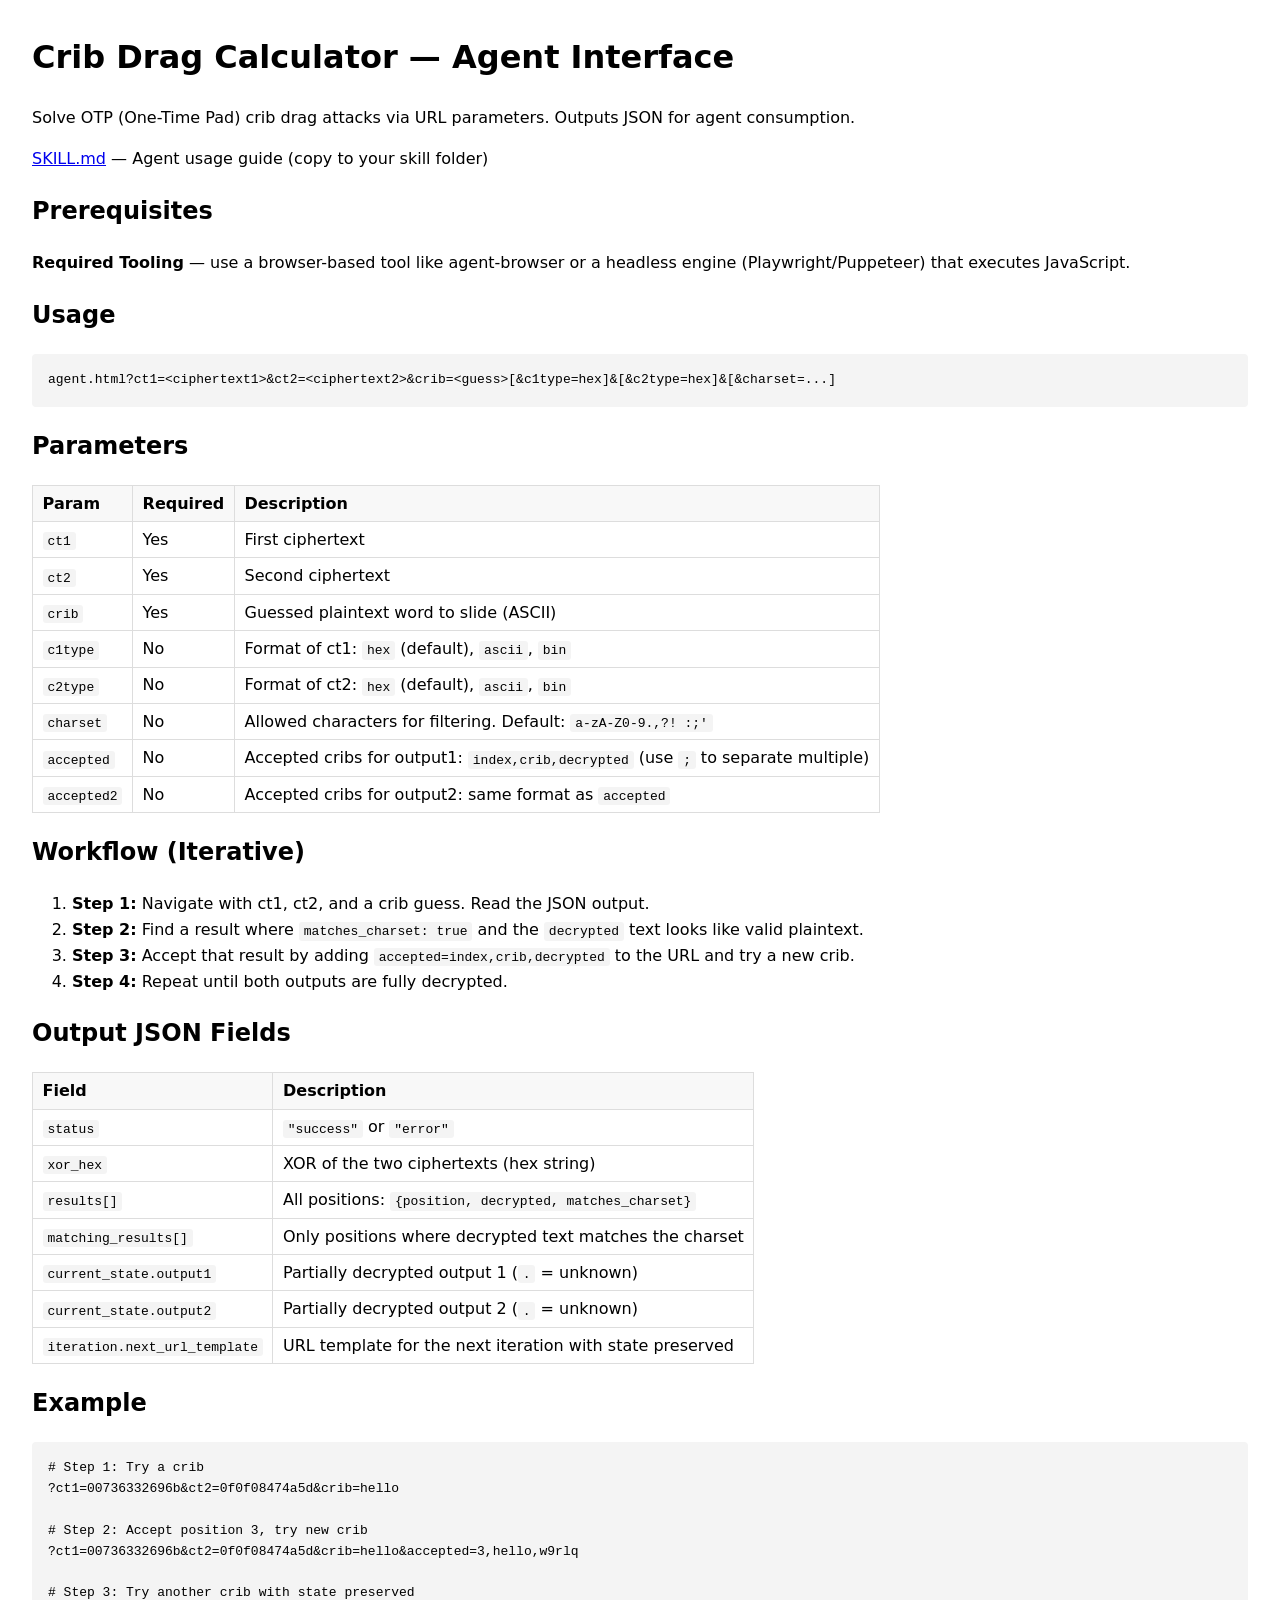
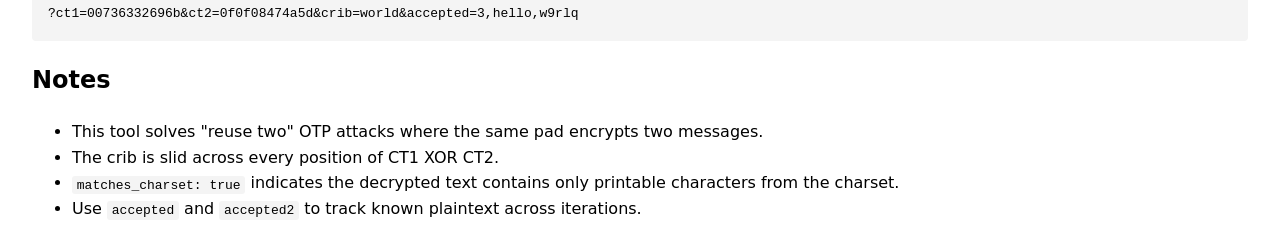
==== agent.html @ a5885371 "init agent.html" ====
<!DOCTYPE html>
<html lang="en">
<!--
  IMPORTANT: This page requires a JavaScript-enabled browser to render.
  AI agents: use agent-browser, Playwright, Puppeteer, or any headless browser.
  Fetching this HTML with curl/HTTP tools will NOT work — the page runs entirely client-side.
  See SKILL.md for usage instructions.
-->
<head>
  <meta charset="UTF-8">
  <meta name="viewport" content="width=device-width, initial-scale=1.0">
  <meta name="description" content="Crib Drag Calculator Agent Interface. Requires JavaScript browser. curl/HTTP fetch will not work.">
  <title>Crib Drag Calculator — Agent Interface</title>
  <link rel="stylesheet" href="./css/agent.css">
</head>
<body>
  <div id="app">
    <noscript>This page requires a JavaScript-enabled browser. Use agent-browser, Playwright, or Puppeteer — curl/HTTP fetch will not work.</noscript>
  </div>
  <script src="./js/agent.js" type="module"></script>
</body>
</html>
---- css/agent.css ----
body { font-family: system-ui, sans-serif; margin: 2rem; line-height: 1.6; }
pre { white-space: pre-wrap; word-break: break-word; }
.error { color: #c00; }
table { border-collapse: collapse; }
th, td { border: 1px solid #ddd; padding: 0.3rem 0.6rem; text-align: left; }
th { background: #f8f8f8; }
code { background: #f4f4f4; padding: 0.1rem 0.3rem; border-radius: 3px; }
pre.code-block { background: #f4f4f4; padding: 1rem; border-radius: 4px; overflow-x: auto; }
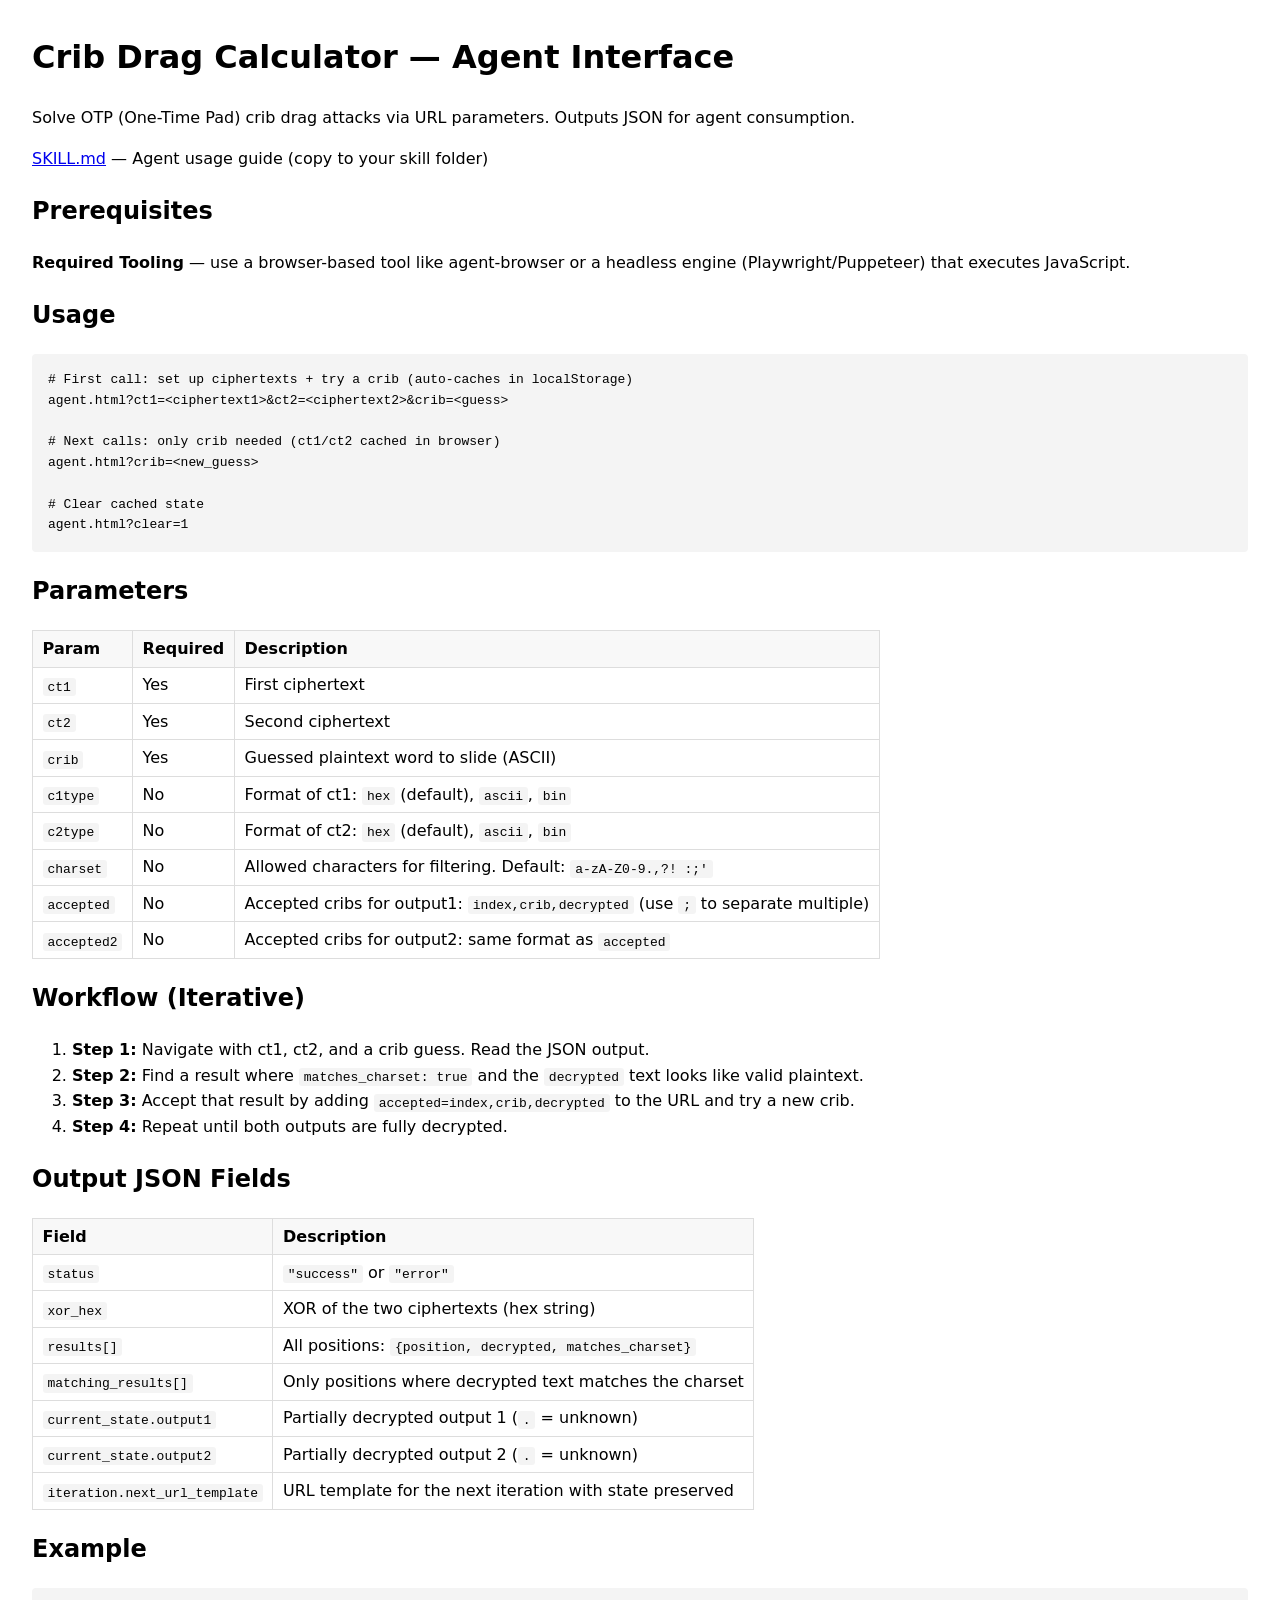
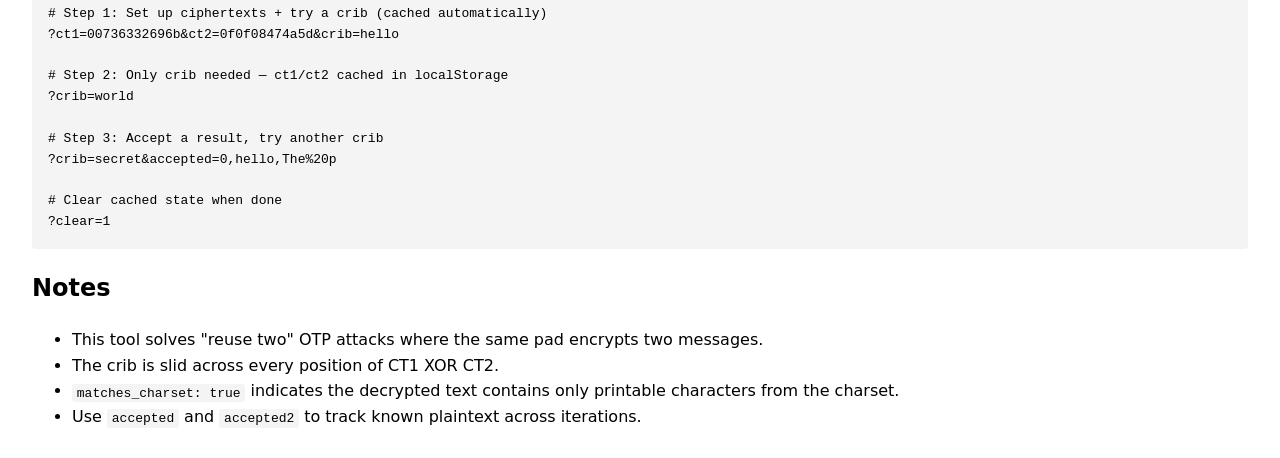
==== commit ea1f62f8: "use local storage" ====
--- a/agent.html
+++ b/agent.html
@@ -5,6 +5,11 @@
   AI agents: use agent-browser, Playwright, Puppeteer, or any headless browser.
   Fetching this HTML with curl/HTTP tools will NOT work — the page runs entirely client-side.
   See SKILL.md for usage instructions.
+
+  Usage:
+    First call:  ?ct1=HEX&ct2=HEX&crib=WORD   (caches ct1/ct2 in localStorage)
+    Next calls:  ?crib=NEW_WORD                 (only crib needed, ct1/ct2 cached)
+    Clear:       ?clear=1                       (wipes cached state)
 -->
 <head>
   <meta charset="UTF-8">
